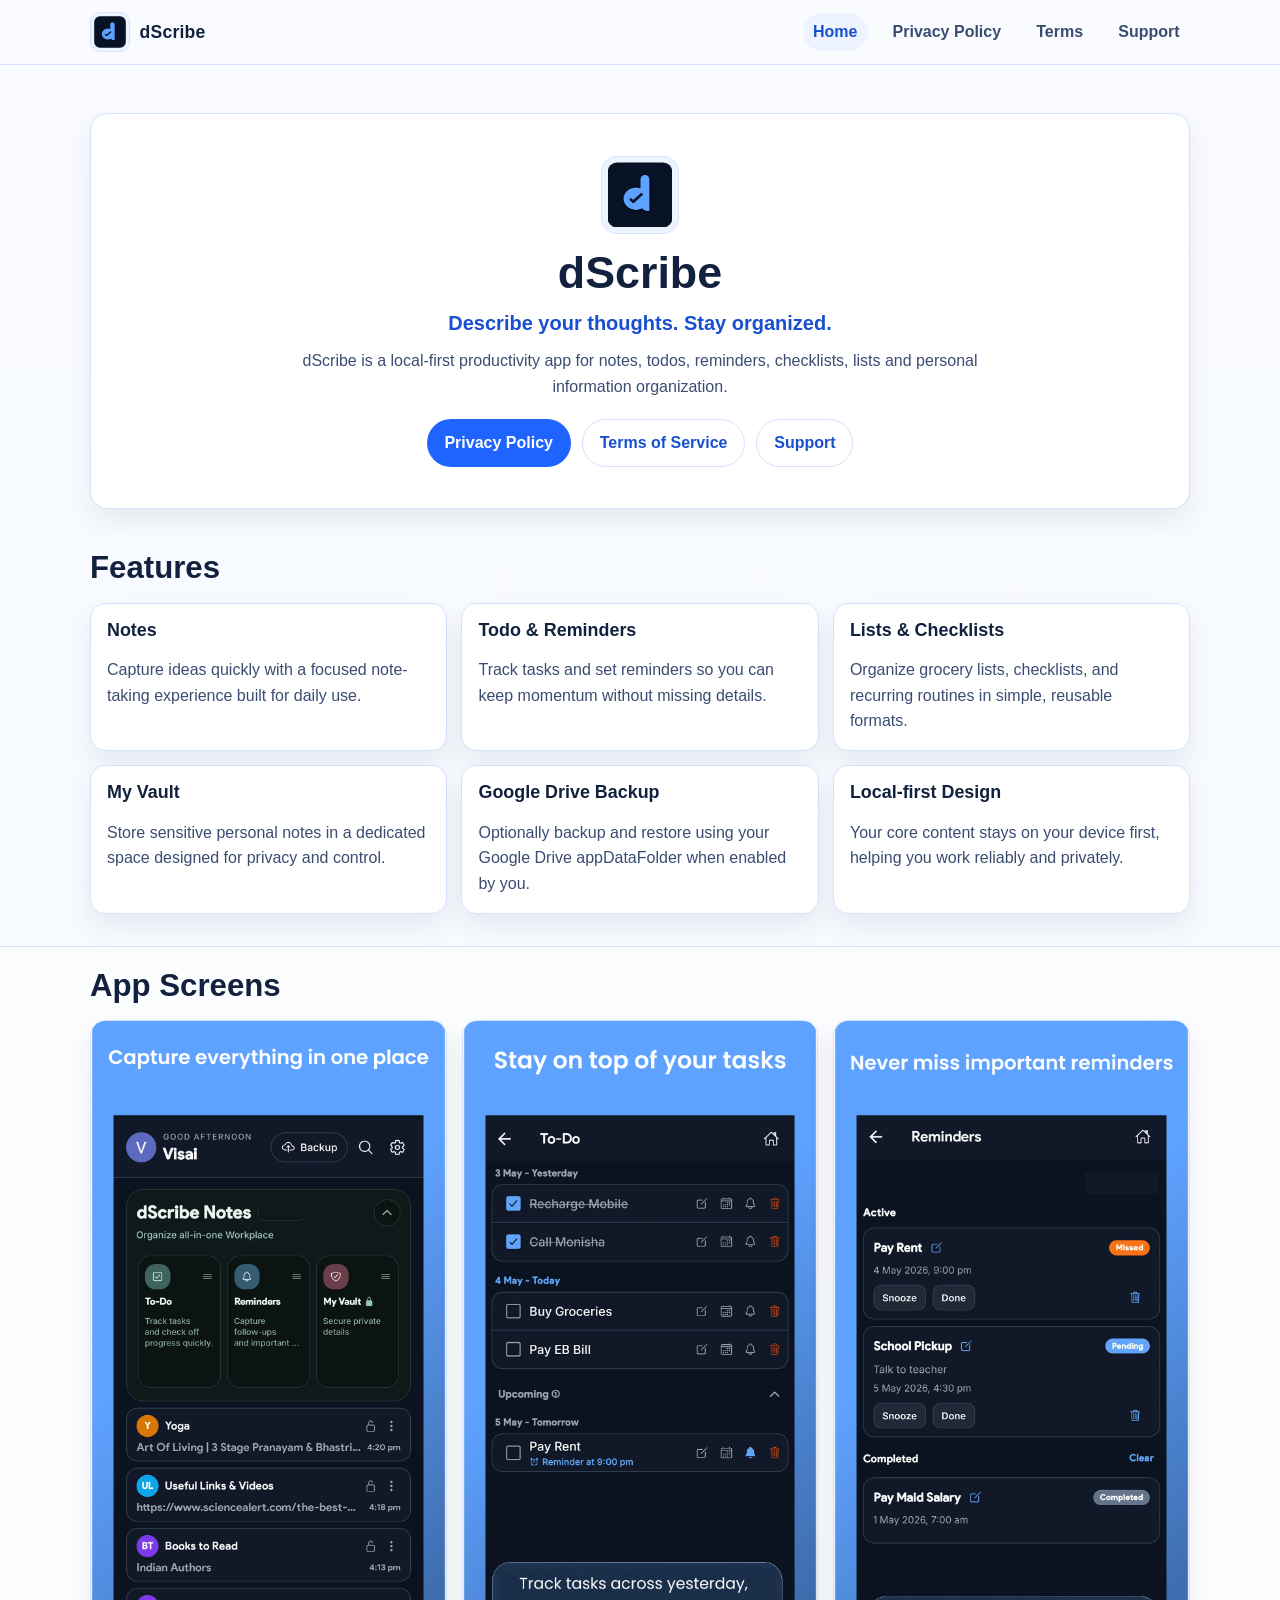
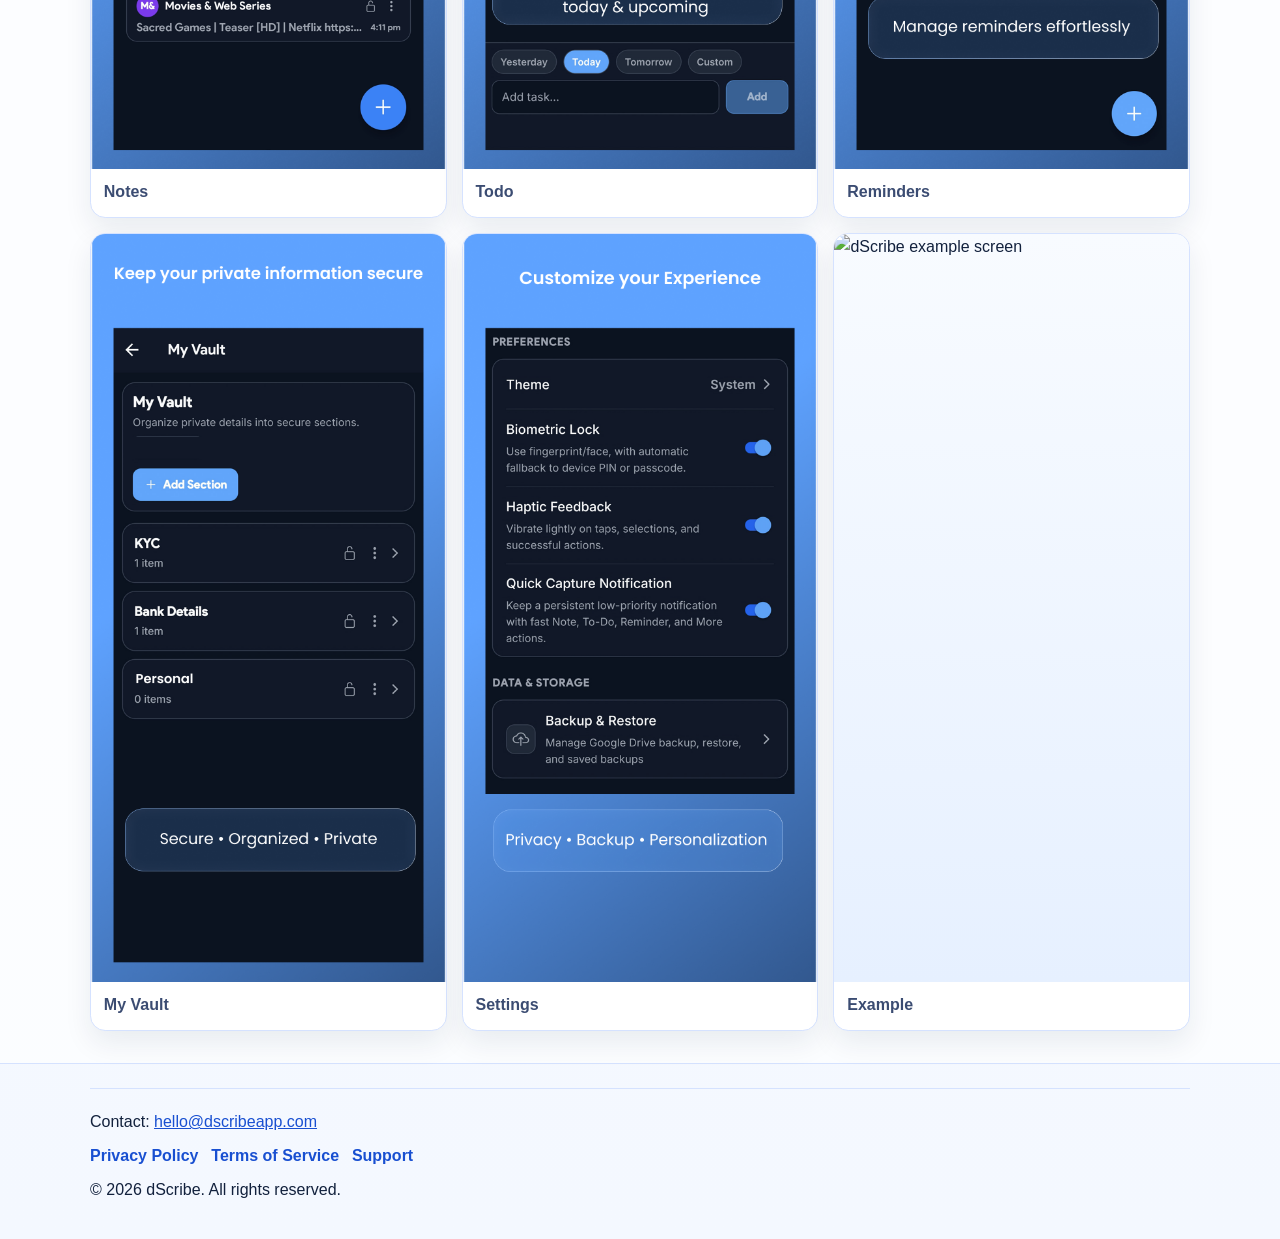
==== index.html @ 4a09b58f "Initial dScribe website" ====
<!DOCTYPE html>
<html lang="en">
<head>
  <meta charset="UTF-8">
  <meta name="viewport" content="width=device-width, initial-scale=1">
  <title>dScribe | Describe your thoughts. Stay organized.</title>
  <meta name="description" content="dScribe is a local-first productivity app for notes, todos, reminders, checklists, lists, vault entries, and personal information organization.">
  <meta name="robots" content="index, follow">
  <meta name="theme-color" content="#1f64ff">
  <meta property="og:title" content="dScribe">
  <meta property="og:description" content="Describe your thoughts. Stay organized. Local-first notes, todo, reminders, and vault.">
  <meta property="og:type" content="website">
  <meta property="og:url" content="https://dscribeapp.com/">
  <meta property="og:image" content="https://dscribeapp.com/assets/logo.png">
  <link rel="icon" href="assets/favicon.ico" type="image/x-icon">
  <link rel="stylesheet" href="styles.css">
</head>
<body>
  <a class="skip-link" href="#main-content">Skip to content</a>
  <header class="site-header">
    <div class="container header-wrap">
      <a class="brand" href="index.html" aria-label="dScribe homepage">
        <!-- Replace with your final app logo at assets/logo.png -->
        <img src="assets/logo.png" alt="dScribe logo" class="brand-logo">
        <span class="brand-name">dScribe</span>
      </a>
      <nav aria-label="Primary navigation">
        <ul class="nav-list">
          <li><a href="index.html" aria-current="page">Home</a></li>
          <li><a href="privacy-policy.html">Privacy Policy</a></li>
          <li><a href="terms-of-service.html">Terms</a></li>
          <li><a href="support.html">Support</a></li>
        </ul>
      </nav>
    </div>
  </header>

  <main id="main-content">
    <section class="hero">
      <div class="container hero-card">
        <img src="assets/logo.png" alt="dScribe app logo" class="hero-logo">
        <h1>dScribe</h1>
        <p class="tagline">Describe your thoughts. Stay organized.</p>
        <p class="hero-text">
          dScribe is a local-first productivity app for notes, todos, reminders, checklists, lists and personal information organization.
        </p>
        <div class="button-row">
          <a class="btn btn-primary" href="privacy-policy.html">Privacy Policy</a>
          <a class="btn btn-secondary" href="terms-of-service.html">Terms of Service</a>
          <a class="btn btn-secondary" href="support.html">Support</a>
        </div>
      </div>
    </section>

    <section class="section">
      <div class="container">
        <h2>Features</h2>
        <div class="card-grid">
          <article class="card">
            <h3>Notes</h3>
            <p>Capture ideas quickly with a focused note-taking experience built for daily use.</p>
          </article>
          <article class="card">
            <h3>Todo &amp; Reminders</h3>
            <p>Track tasks and set reminders so you can keep momentum without missing details.</p>
          </article>
          <article class="card">
            <h3>Lists &amp; Checklists</h3>
            <p>Organize grocery lists, checklists, and recurring routines in simple, reusable formats.</p>
          </article>
          <article class="card">
            <h3>My Vault</h3>
            <p>Store sensitive personal notes in a dedicated space designed for privacy and control.</p>
          </article>
          <article class="card">
            <h3>Google Drive Backup</h3>
            <p>Optionally backup and restore using your Google Drive appDataFolder when enabled by you.</p>
          </article>
          <article class="card">
            <h3>Local-first Design</h3>
            <p>Your core content stays on your device first, helping you work reliably and privately.</p>
          </article>
        </div>
      </div>
    </section>

    <section class="section section-alt">
      <div class="container">
        <h2>App Screens</h2>
        <div class="screenshot-grid">
          <figure class="screenshot-card">
            <!-- Replace with final screenshot at assets/screenshots/notes.png -->
            <img src="assets/screenshots/notes.png" alt="dScribe notes screen">
            <figcaption>Notes</figcaption>
          </figure>
          <figure class="screenshot-card">
            <!-- Replace with final screenshot at assets/screenshots/todo.png -->
            <img src="assets/screenshots/todo.png" alt="dScribe todo screen">
            <figcaption>Todo</figcaption>
          </figure>
          <figure class="screenshot-card">
            <!-- Replace with final screenshot at assets/screenshots/reminders.png -->
            <img src="assets/screenshots/reminders.png" alt="dScribe reminders screen">
            <figcaption>Reminders</figcaption>
          </figure>
          <figure class="screenshot-card">
            <!-- Replace with final screenshot at assets/screenshots/vault.png -->
            <img src="assets/screenshots/vault.png" alt="dScribe vault screen">
            <figcaption>My Vault</figcaption>
          </figure>
          <figure class="screenshot-card">
            <!-- Replace with final screenshot at assets/screenshots/settings.png -->
            <img src="assets/screenshots/settings.png" alt="dScribe settings screen">
            <figcaption>Settings</figcaption>
          </figure>
          <figure class="screenshot-card">
            <!-- Replace with final screenshot at assets/screenshots/example.png -->
            <img src="assets/screenshots/example.png" alt="dScribe example screen">
            <figcaption>Example</figcaption>
          </figure>
        </div>
      </div>
    </section>
  </main>

  <footer class="site-footer">
    <div class="container footer-wrap">
      <p>Contact: <a href="mailto:hello@dscribeapp.com">hello@dscribeapp.com</a></p>
      <ul class="footer-links">
        <li><a href="privacy-policy.html">Privacy Policy</a></li>
        <li><a href="terms-of-service.html">Terms of Service</a></li>
        <li><a href="support.html">Support</a></li>
      </ul>
      <p>&copy; 2026 dScribe. All rights reserved.</p>
    </div>
  </footer>
</body>
</html>
---- styles.css ----
:root {
  --bg: #f4f8ff;
  --surface: #ffffff;
  --surface-soft: #eef4ff;
  --text: #12213d;
  --text-soft: #3b4c72;
  --accent: #1f64ff;
  --accent-dark: #184fd1;
  --border: #d5e2ff;
  --shadow: 0 12px 28px rgba(18, 33, 61, 0.08);
}

*,
*::before,
*::after {
  box-sizing: border-box;
}

html,
body {
  margin: 0;
  padding: 0;
}

body {
  font-family: "Segoe UI", "Avenir Next", "Trebuchet MS", sans-serif;
  color: var(--text);
  background:
    radial-gradient(1000px 420px at 95% -8%, #d8e6ff 0%, transparent 55%),
    linear-gradient(180deg, #f9fbff 0%, var(--bg) 100%);
  line-height: 1.6;
}

img {
  max-width: 100%;
  display: block;
}

a {
  color: var(--accent-dark);
}

a:hover,
a:focus-visible {
  color: var(--accent);
}

.skip-link {
  position: absolute;
  left: -9999px;
  top: auto;
  width: 1px;
  height: 1px;
  overflow: hidden;
}

.skip-link:focus {
  left: 1rem;
  top: 1rem;
  width: auto;
  height: auto;
  padding: 0.5rem 0.75rem;
  background: #fff;
  border: 1px solid var(--border);
  border-radius: 0.5rem;
  z-index: 9999;
}

.container {
  width: min(1100px, calc(100% - 2rem));
  margin: 0 auto;
}

.site-header {
  position: sticky;
  top: 0;
  backdrop-filter: blur(8px);
  background: rgba(249, 251, 255, 0.92);
  border-bottom: 1px solid var(--border);
  z-index: 100;
}

.header-wrap {
  display: flex;
  align-items: center;
  justify-content: space-between;
  gap: 1rem;
  padding: 0.75rem 0;
  flex-wrap: wrap;
}

.brand {
  display: inline-flex;
  align-items: center;
  gap: 0.6rem;
  text-decoration: none;
  color: var(--text);
}

.brand-logo {
  width: 40px;
  height: 40px;
  border-radius: 10px;
  border: 1px solid var(--border);
  background: var(--surface-soft);
  object-fit: contain;
  padding: 0.2rem;
}

.brand-name {
  font-size: 1.1rem;
  font-weight: 700;
  letter-spacing: 0.2px;
}

.nav-list {
  display: flex;
  align-items: center;
  gap: 0.9rem;
  margin: 0;
  padding: 0;
  list-style: none;
  flex-wrap: wrap;
}

.nav-list a {
  display: inline-block;
  text-decoration: none;
  color: var(--text-soft);
  font-weight: 600;
  padding: 0.4rem 0.65rem;
  border-radius: 999px;
}

.nav-list a[aria-current="page"] {
  background: var(--surface-soft);
  color: var(--accent-dark);
}

.hero {
  padding: 2.25rem 0 1.25rem;
}

.hero-card {
  background: var(--surface);
  border: 1px solid var(--border);
  border-radius: 1.1rem;
  padding: 2rem 1.2rem;
  box-shadow: var(--shadow);
  text-align: center;
}

.hero-logo {
  width: 78px;
  height: 78px;
  margin: 0 auto 0.8rem;
  border-radius: 16px;
  border: 1px solid var(--border);
  background: var(--surface-soft);
  object-fit: contain;
  padding: 0.35rem;
}

h1,
h2,
h3 {
  line-height: 1.2;
  margin-top: 0;
}

h1 {
  font-size: clamp(2rem, 5vw, 2.8rem);
  margin-bottom: 0.4rem;
}

h2 {
  font-size: clamp(1.45rem, 4vw, 1.95rem);
  margin-bottom: 1rem;
}

h3 {
  font-size: 1.12rem;
  margin-bottom: 0.5rem;
}

.tagline {
  font-size: clamp(1.05rem, 2.8vw, 1.25rem);
  color: var(--accent-dark);
  margin: 0.2rem 0 0.6rem;
  font-weight: 600;
}

.hero-text {
  max-width: 680px;
  margin: 0 auto;
  color: var(--text-soft);
}

.button-row {
  margin-top: 1.2rem;
  display: flex;
  justify-content: center;
  gap: 0.7rem;
  flex-wrap: wrap;
}

.btn {
  border-radius: 999px;
  padding: 0.64rem 1.05rem;
  font-weight: 700;
  text-decoration: none;
  border: 1px solid transparent;
}

.btn-primary {
  color: #ffffff;
  background: var(--accent);
}

.btn-primary:hover,
.btn-primary:focus-visible {
  background: var(--accent-dark);
  color: #ffffff;
}

.btn-secondary {
  background: #ffffff;
  color: var(--accent-dark);
  border-color: var(--border);
}

.btn-secondary:hover,
.btn-secondary:focus-visible {
  background: var(--surface-soft);
}

.section {
  padding: 1.25rem 0 2rem;
}

.section-alt {
  background: rgba(255, 255, 255, 0.7);
  border-top: 1px solid var(--border);
  border-bottom: 1px solid var(--border);
}

.card-grid {
  display: grid;
  gap: 0.9rem;
  grid-template-columns: 1fr;
}

.card {
  background: var(--surface);
  border: 1px solid var(--border);
  border-radius: 0.95rem;
  padding: 1rem;
  box-shadow: var(--shadow);
}

.card p {
  margin-bottom: 0;
  color: var(--text-soft);
}

.screenshot-grid {
  display: grid;
  gap: 0.95rem;
  grid-template-columns: repeat(2, minmax(0, 1fr));
}

.screenshot-card {
  margin: 0;
  background: var(--surface);
  border: 1px solid var(--border);
  border-radius: 0.95rem;
  overflow: hidden;
  box-shadow: var(--shadow);
}

.screenshot-card img {
  width: 100%;
  aspect-ratio: 9 / 19;
  object-fit: cover;
  background: linear-gradient(180deg, #f8fbff 0%, #e6f0ff 100%);
}

.screenshot-card figcaption {
  padding: 0.6rem 0.8rem 0.75rem;
  font-weight: 600;
  color: var(--text-soft);
}

.legal-content {
  background: var(--surface);
  border: 1px solid var(--border);
  border-radius: 1.05rem;
  box-shadow: var(--shadow);
  padding: 1.4rem 1.05rem;
}

.legal-content p,
.legal-content li {
  color: var(--text-soft);
}

.legal-content ul {
  padding-left: 1.1rem;
}

.site-footer {
  padding: 1.5rem 0 2rem;
}

.footer-wrap {
  border-top: 1px solid var(--border);
  padding-top: 1rem;
}

.footer-wrap p {
  margin: 0.3rem 0;
}

.footer-links {
  list-style: none;
  margin: 0.5rem 0;
  padding: 0;
  display: flex;
  gap: 0.8rem;
  flex-wrap: wrap;
}

.footer-links a {
  text-decoration: none;
  font-weight: 600;
}

@media (min-width: 740px) {
  .hero {
    padding-top: 3rem;
  }

  .hero-card {
    padding: 2.6rem 2rem;
  }

  .card-grid {
    grid-template-columns: repeat(2, minmax(0, 1fr));
  }

  .screenshot-grid {
    grid-template-columns: repeat(3, minmax(0, 1fr));
  }

  .legal-content {
    padding: 1.8rem;
  }
}

@media (min-width: 1024px) {
  .card-grid {
    grid-template-columns: repeat(3, minmax(0, 1fr));
  }
}
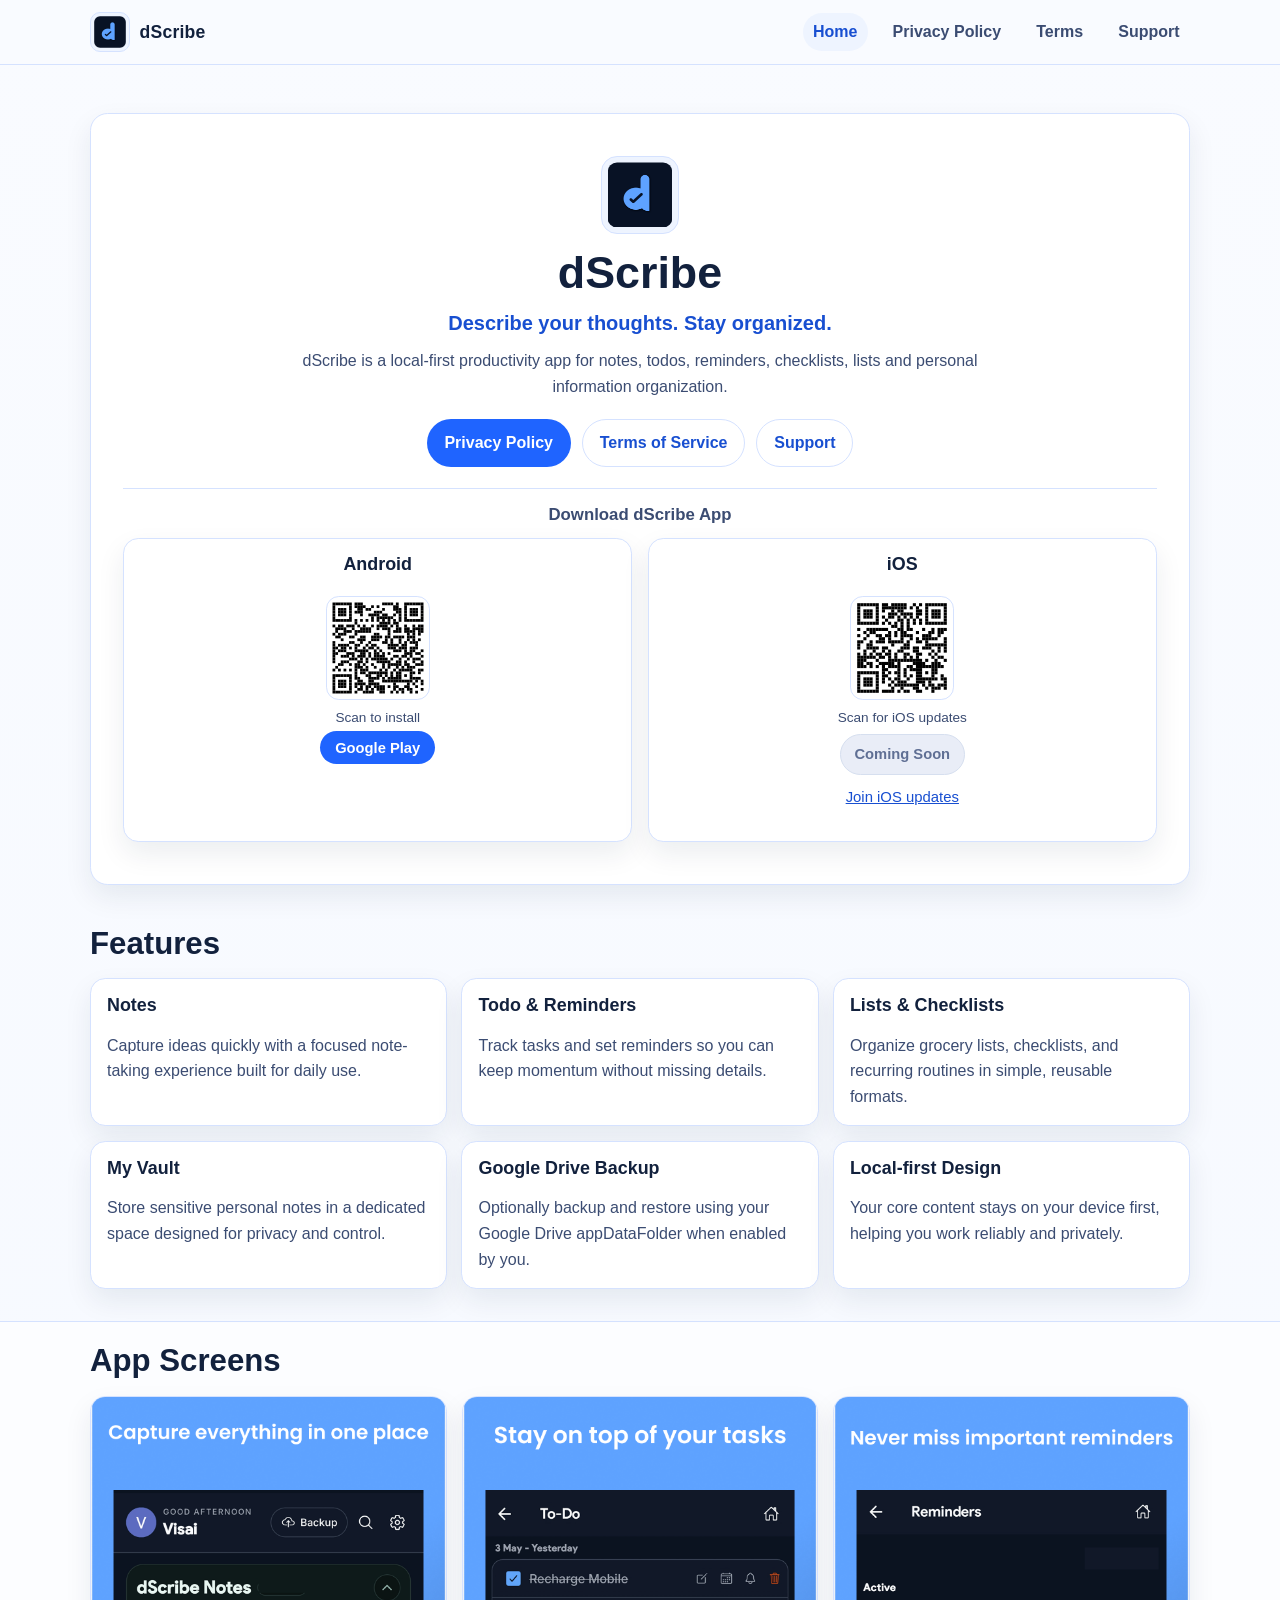
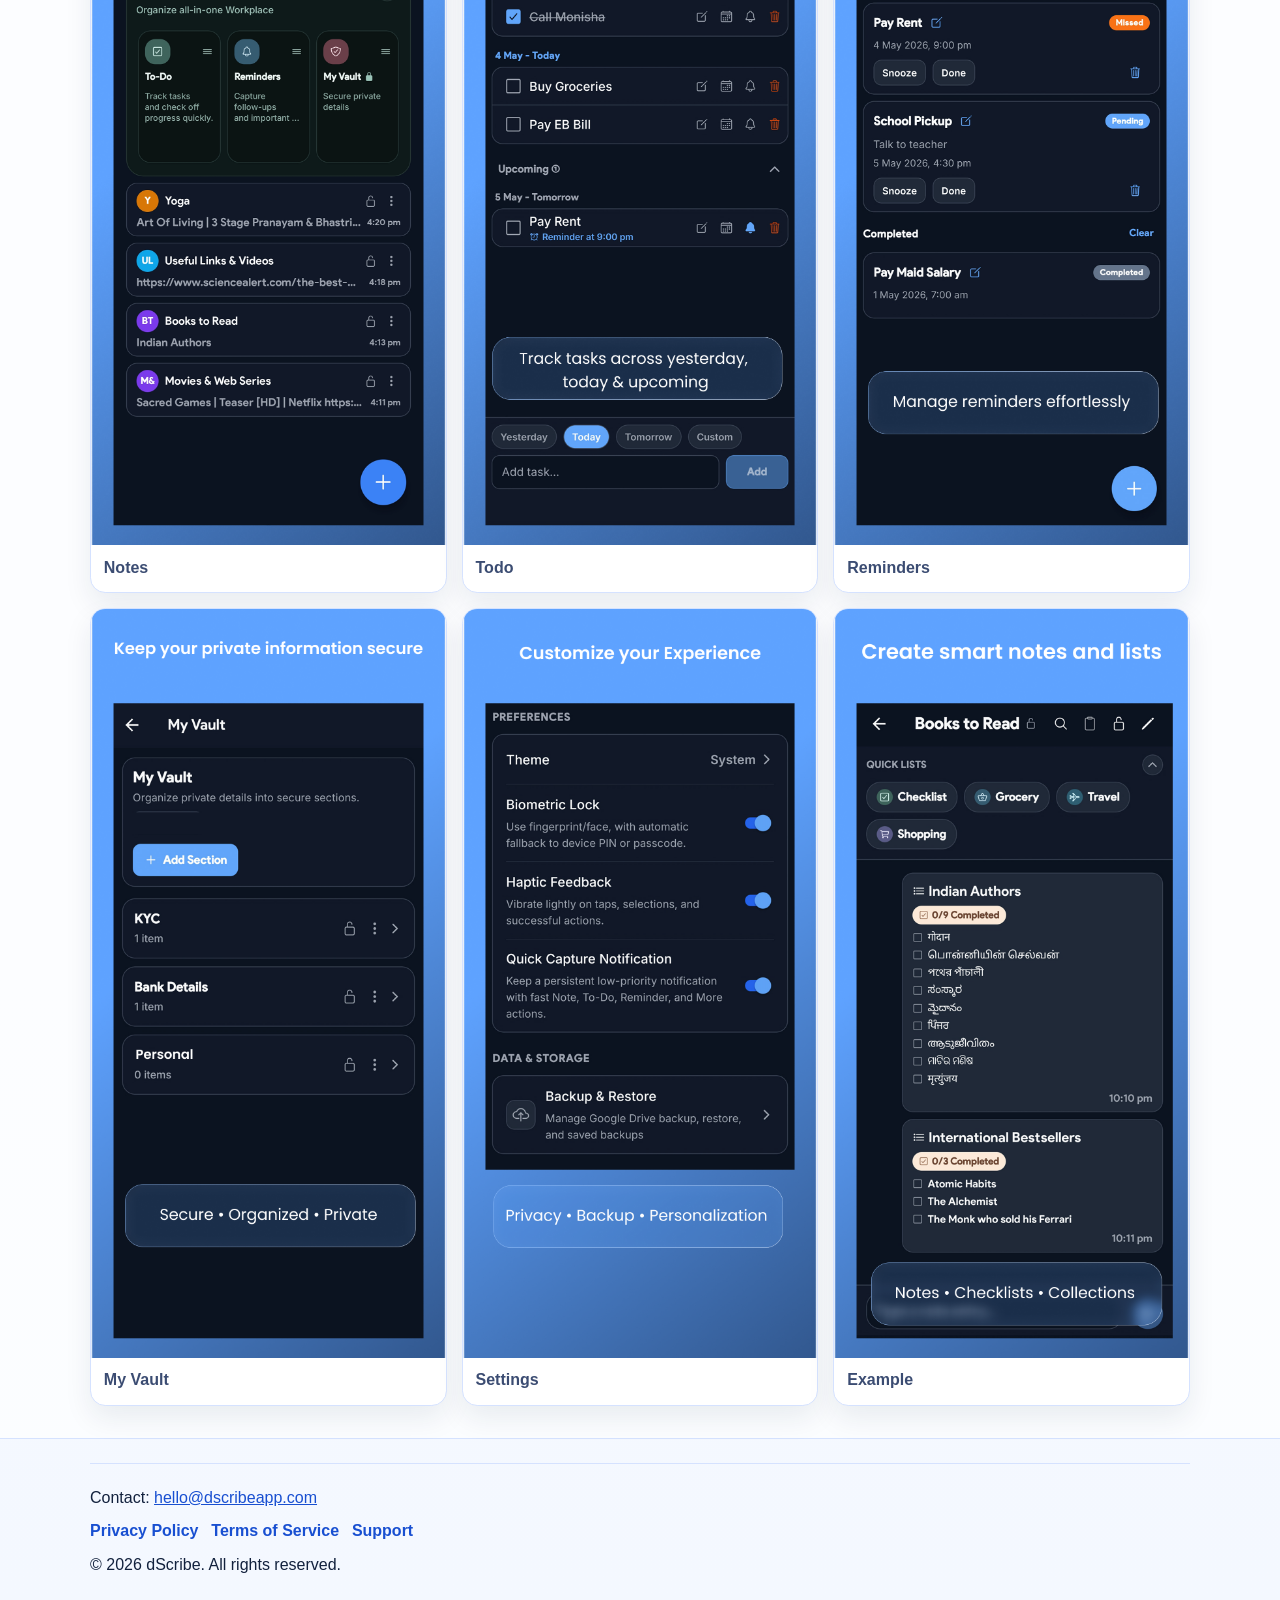
==== commit 72448276: "Update landing page install UX, theming, and QR assets" ====
--- a/index.html
+++ b/index.html
@@ -48,6 +48,32 @@
           <a class="btn btn-primary" href="privacy-policy.html">Privacy Policy</a>
           <a class="btn btn-secondary" href="terms-of-service.html">Terms of Service</a>
           <a class="btn btn-secondary" href="support.html">Support</a>
+        </div>
+        <div class="hero-store-wrap" aria-label="App download options">
+          <h2 class="hero-store-title">Download dScribe App</h2>
+          <div class="store-grid hero-store-grid">
+            <article class="store-card">
+              <h3>Android</h3>
+              <figure class="qr-figure">
+                <img src="assets/qr/android-playstore-qr.svg" alt="QR code for downloading dScribe on Google Play" class="qr-code">
+                <figcaption>Scan to install</figcaption>
+              </figure>
+              <p>
+                <a class="btn btn-primary btn-small" href="https://play.google.com/store/apps/details?id=com.dscribe.app" target="_blank" rel="noopener noreferrer">
+                  Google Play
+                </a>
+              </p>
+            </article>
+            <article class="store-card">
+              <h3>iOS</h3>
+              <figure class="qr-figure">
+                <img src="assets/qr/ios-appstore-qr.svg" alt="QR code for dScribe iOS updates and support page" class="qr-code">
+                <figcaption>Scan for iOS updates</figcaption>
+              </figure>
+              <p><span class="btn btn-disabled btn-small" aria-disabled="true">Coming Soon</span></p>
+              <p class="store-note"><a href="mailto:hello@dscribeapp.com?subject=iOS%20Access%20Request">Join iOS updates</a></p>
+            </article>
+          </div>
         </div>
       </div>
     </section>
--- a/styles.css
+++ b/styles.css
@@ -1,13 +1,20 @@
 :root {
-  --bg: #f4f8ff;
-  --surface: #ffffff;
-  --surface-soft: #eef4ff;
-  --text: #12213d;
-  --text-soft: #3b4c72;
-  --accent: #1f64ff;
-  --accent-dark: #184fd1;
-  --border: #d5e2ff;
-  --shadow: 0 12px 28px rgba(18, 33, 61, 0.08);
+  color-scheme: dark;
+  --bg: #091224;
+  --surface: #111d34;
+  --surface-soft: #152541;
+  --text: #e8efff;
+  --text-soft: #b2c0df;
+  --accent: #4f8dff;
+  --accent-dark: #86b2ff;
+  --border: #24385f;
+  --shadow: 0 14px 30px rgba(0, 0, 0, 0.35);
+  --header-bg: rgba(9, 18, 36, 0.9);
+  --section-alt-bg: rgba(17, 29, 52, 0.6);
+  --qr-bg: #0d1930;
+  --disabled-bg: #263958;
+  --disabled-text: #9aaed4;
+  --disabled-border: #314972;
 }
 
 *,
@@ -26,8 +33,8 @@
   font-family: "Segoe UI", "Avenir Next", "Trebuchet MS", sans-serif;
   color: var(--text);
   background:
-    radial-gradient(1000px 420px at 95% -8%, #d8e6ff 0%, transparent 55%),
-    linear-gradient(180deg, #f9fbff 0%, var(--bg) 100%);
+    radial-gradient(1000px 420px at 95% -8%, #14356d 0%, transparent 55%),
+    linear-gradient(180deg, #0b1630 0%, var(--bg) 100%);
   line-height: 1.6;
 }
 
@@ -60,7 +67,8 @@
   width: auto;
   height: auto;
   padding: 0.5rem 0.75rem;
-  background: #fff;
+  background: var(--surface);
+  color: var(--text);
   border: 1px solid var(--border);
   border-radius: 0.5rem;
   z-index: 9999;
@@ -75,7 +83,7 @@
   position: sticky;
   top: 0;
   backdrop-filter: blur(8px);
-  background: rgba(249, 251, 255, 0.92);
+  background: var(--header-bg);
   border-bottom: 1px solid var(--border);
   z-index: 100;
 }
@@ -224,7 +232,7 @@
 }
 
 .btn-secondary {
-  background: #ffffff;
+  background: var(--surface);
   color: var(--accent-dark);
   border-color: var(--border);
 }
@@ -234,12 +242,17 @@
   background: var(--surface-soft);
 }
 
+.btn-small {
+  padding: 0.48rem 0.86rem;
+  font-size: 0.92rem;
+}
+
 .section {
   padding: 1.25rem 0 2rem;
 }
 
 .section-alt {
-  background: rgba(255, 255, 255, 0.7);
+  background: var(--section-alt-bg);
   border-top: 1px solid var(--border);
   border-bottom: 1px solid var(--border);
 }
@@ -261,6 +274,79 @@
 .card p {
   margin-bottom: 0;
   color: var(--text-soft);
+}
+
+.store-grid {
+  display: grid;
+  gap: 0.95rem;
+  grid-template-columns: 1fr;
+}
+
+.hero-store-wrap {
+  margin-top: 1.35rem;
+  border-top: 1px solid var(--border);
+  padding-top: 1rem;
+}
+
+.hero-store-title {
+  font-size: 1.05rem;
+  margin-bottom: 0.8rem;
+  color: var(--text-soft);
+}
+
+.hero-store-grid .store-card {
+  display: flex;
+  flex-direction: column;
+  justify-content: flex-start;
+  align-items: center;
+  text-align: center;
+  padding: 0.9rem;
+  min-height: 304px;
+}
+
+.store-card {
+  background: var(--surface);
+  border: 1px solid var(--border);
+  border-radius: 0.95rem;
+  padding: 1rem;
+  box-shadow: var(--shadow);
+}
+
+.store-card p {
+  margin: 0.35rem 0;
+  color: var(--text-soft);
+}
+
+.btn-disabled {
+  display: inline-block;
+  background: var(--disabled-bg);
+  color: var(--disabled-text);
+  border-color: var(--disabled-border);
+  cursor: not-allowed;
+}
+
+.qr-figure {
+  margin: 0.8rem 0 0;
+}
+
+.qr-code {
+  width: 104px;
+  height: 104px;
+  border: 1px solid var(--border);
+  border-radius: 0.8rem;
+  background: transparent;
+  filter: brightness(0) invert(1);
+  margin: 0 auto;
+}
+
+.qr-figure figcaption {
+  margin-top: 0.45rem;
+  font-size: 0.85rem;
+  color: var(--text-soft);
+}
+
+.store-note {
+  font-size: 0.93rem;
 }
 
 .screenshot-grid {
@@ -335,6 +421,37 @@
   font-weight: 600;
 }
 
+@media (prefers-color-scheme: light) {
+  :root {
+    color-scheme: light;
+    --bg: #f4f8ff;
+    --surface: #ffffff;
+    --surface-soft: #eef4ff;
+    --text: #12213d;
+    --text-soft: #3b4c72;
+    --accent: #1f64ff;
+    --accent-dark: #184fd1;
+    --border: #d5e2ff;
+    --shadow: 0 12px 28px rgba(18, 33, 61, 0.08);
+    --header-bg: rgba(249, 251, 255, 0.92);
+    --section-alt-bg: rgba(255, 255, 255, 0.7);
+    --qr-bg: #ffffff;
+    --disabled-bg: #e9edf7;
+    --disabled-text: #5f6f94;
+    --disabled-border: #d6dfef;
+  }
+
+  body {
+    background:
+      radial-gradient(1000px 420px at 95% -8%, #d8e6ff 0%, transparent 55%),
+      linear-gradient(180deg, #f9fbff 0%, var(--bg) 100%);
+  }
+
+  .qr-code {
+    filter: none;
+  }
+}
+
 @media (min-width: 740px) {
   .hero {
     padding-top: 3rem;
@@ -348,6 +465,10 @@
     grid-template-columns: repeat(2, minmax(0, 1fr));
   }
 
+  .store-grid {
+    grid-template-columns: repeat(2, minmax(0, 1fr));
+  }
+
   .screenshot-grid {
     grid-template-columns: repeat(3, minmax(0, 1fr));
   }
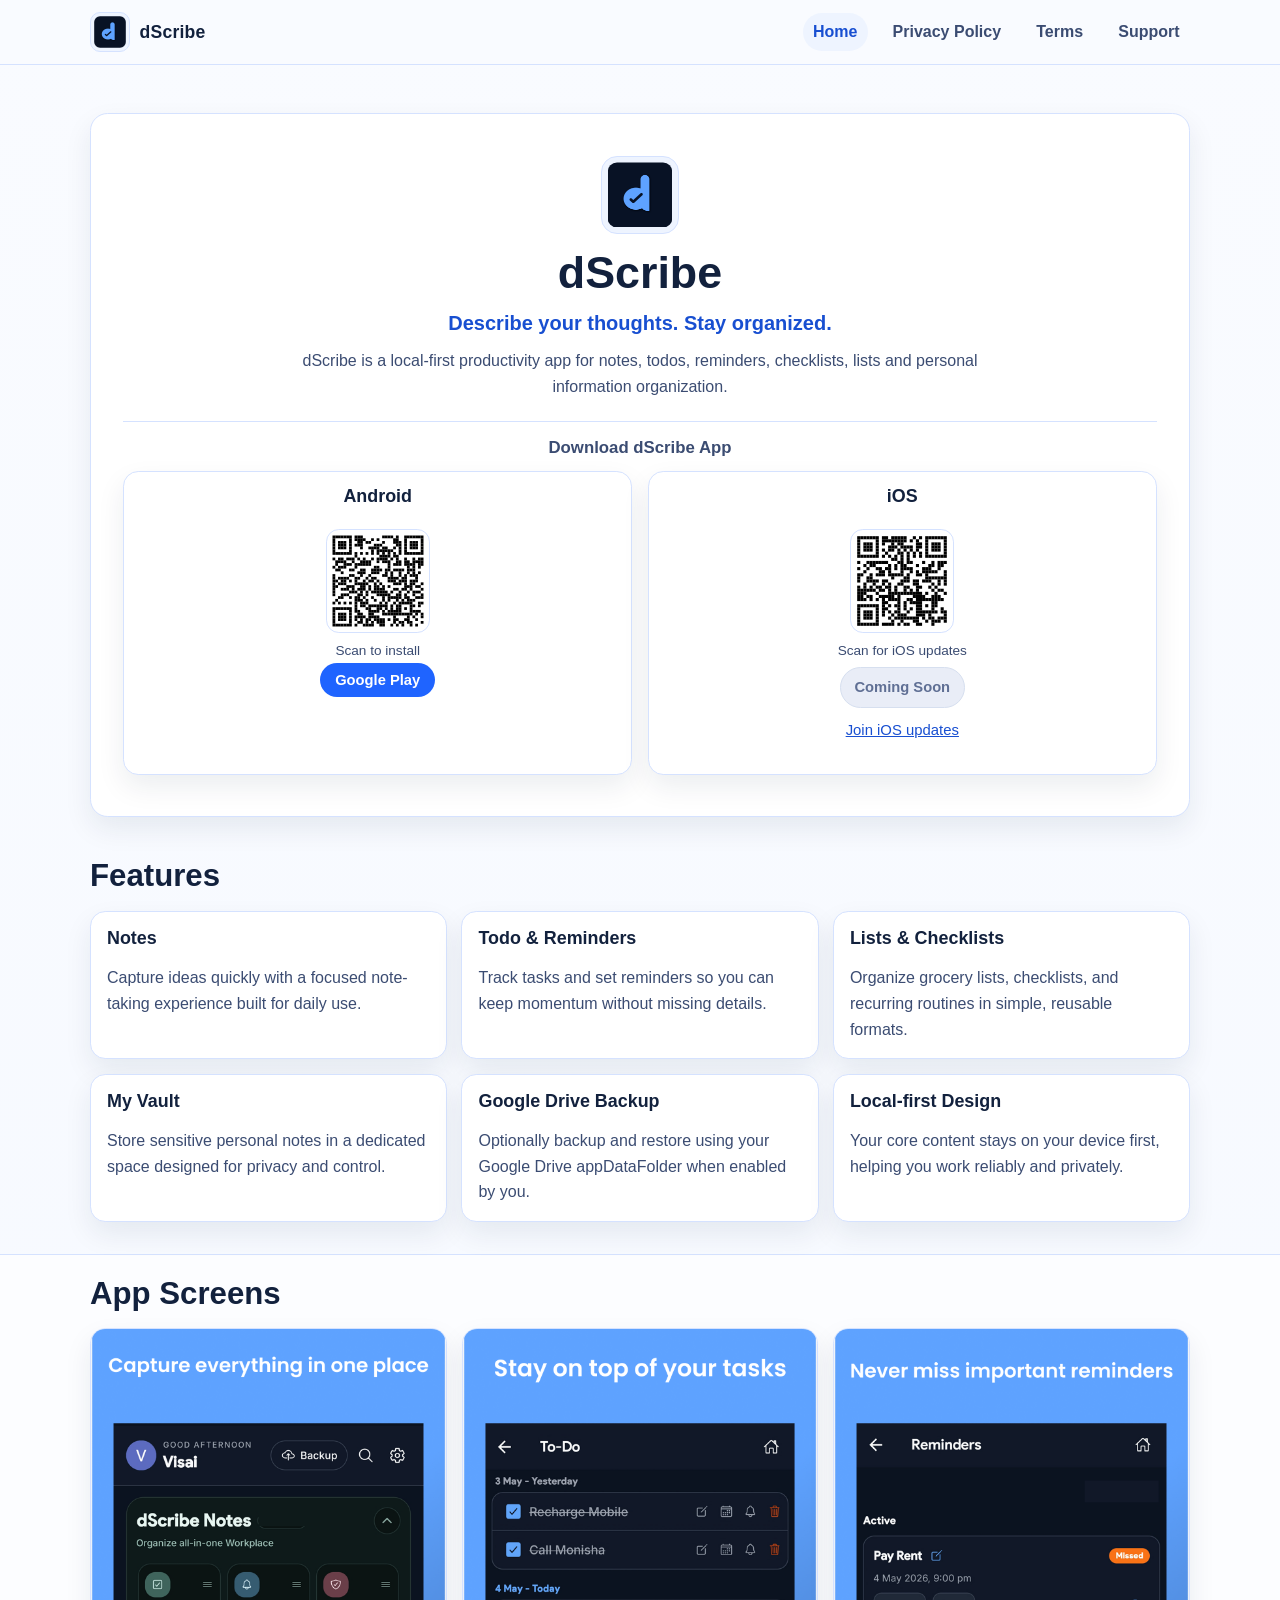
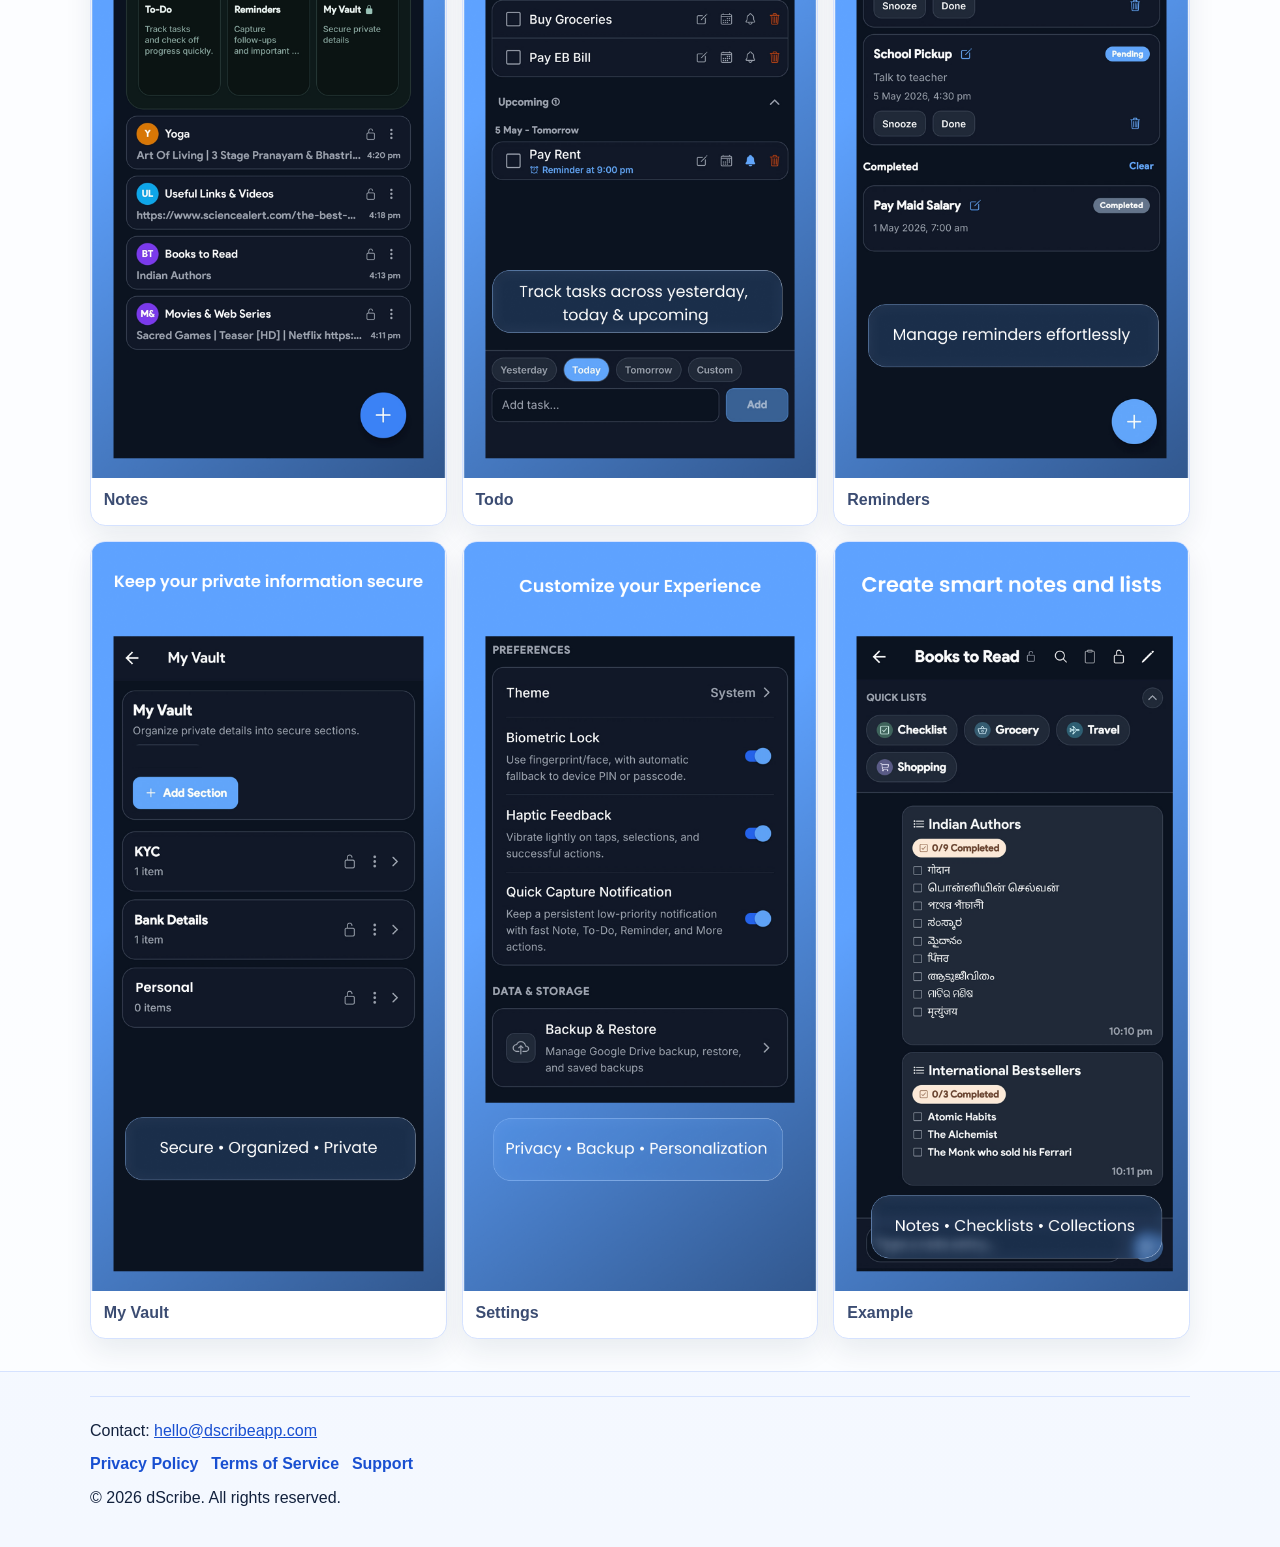
==== commit 240ebdc0: "Remove redundant policy links from hero section" ====
--- a/index.html
+++ b/index.html
@@ -44,11 +44,6 @@
         <p class="hero-text">
           dScribe is a local-first productivity app for notes, todos, reminders, checklists, lists and personal information organization.
         </p>
-        <div class="button-row">
-          <a class="btn btn-primary" href="privacy-policy.html">Privacy Policy</a>
-          <a class="btn btn-secondary" href="terms-of-service.html">Terms of Service</a>
-          <a class="btn btn-secondary" href="support.html">Support</a>
-        </div>
         <div class="hero-store-wrap" aria-label="App download options">
           <h2 class="hero-store-title">Download dScribe App</h2>
           <div class="store-grid hero-store-grid">
--- a/styles.css
+++ b/styles.css
@@ -352,7 +352,7 @@
 .screenshot-grid {
   display: grid;
   gap: 0.95rem;
-  grid-template-columns: repeat(2, minmax(0, 1fr));
+  grid-template-columns: 1fr;
 }
 
 .screenshot-card {
@@ -483,3 +483,45 @@
     grid-template-columns: repeat(3, minmax(0, 1fr));
   }
 }
+
+@media (max-width: 739px) {
+  .header-wrap {
+    align-items: flex-start;
+  }
+
+  .site-header nav {
+    width: 100%;
+  }
+
+  .nav-list {
+    width: 100%;
+    justify-content: flex-start;
+    gap: 0.5rem;
+  }
+
+  .nav-list a {
+    font-size: 0.95rem;
+    padding: 0.34rem 0.55rem;
+  }
+
+  .hero-card {
+    padding: 1.5rem 0.95rem;
+  }
+
+  .button-row .btn {
+    width: 100%;
+    max-width: 320px;
+    text-align: center;
+  }
+
+  .hero-store-grid .store-card {
+    min-height: 0;
+    padding: 0.85rem;
+  }
+}
+
+@media (min-width: 560px) and (max-width: 739px) {
+  .screenshot-grid {
+    grid-template-columns: repeat(2, minmax(0, 1fr));
+  }
+}
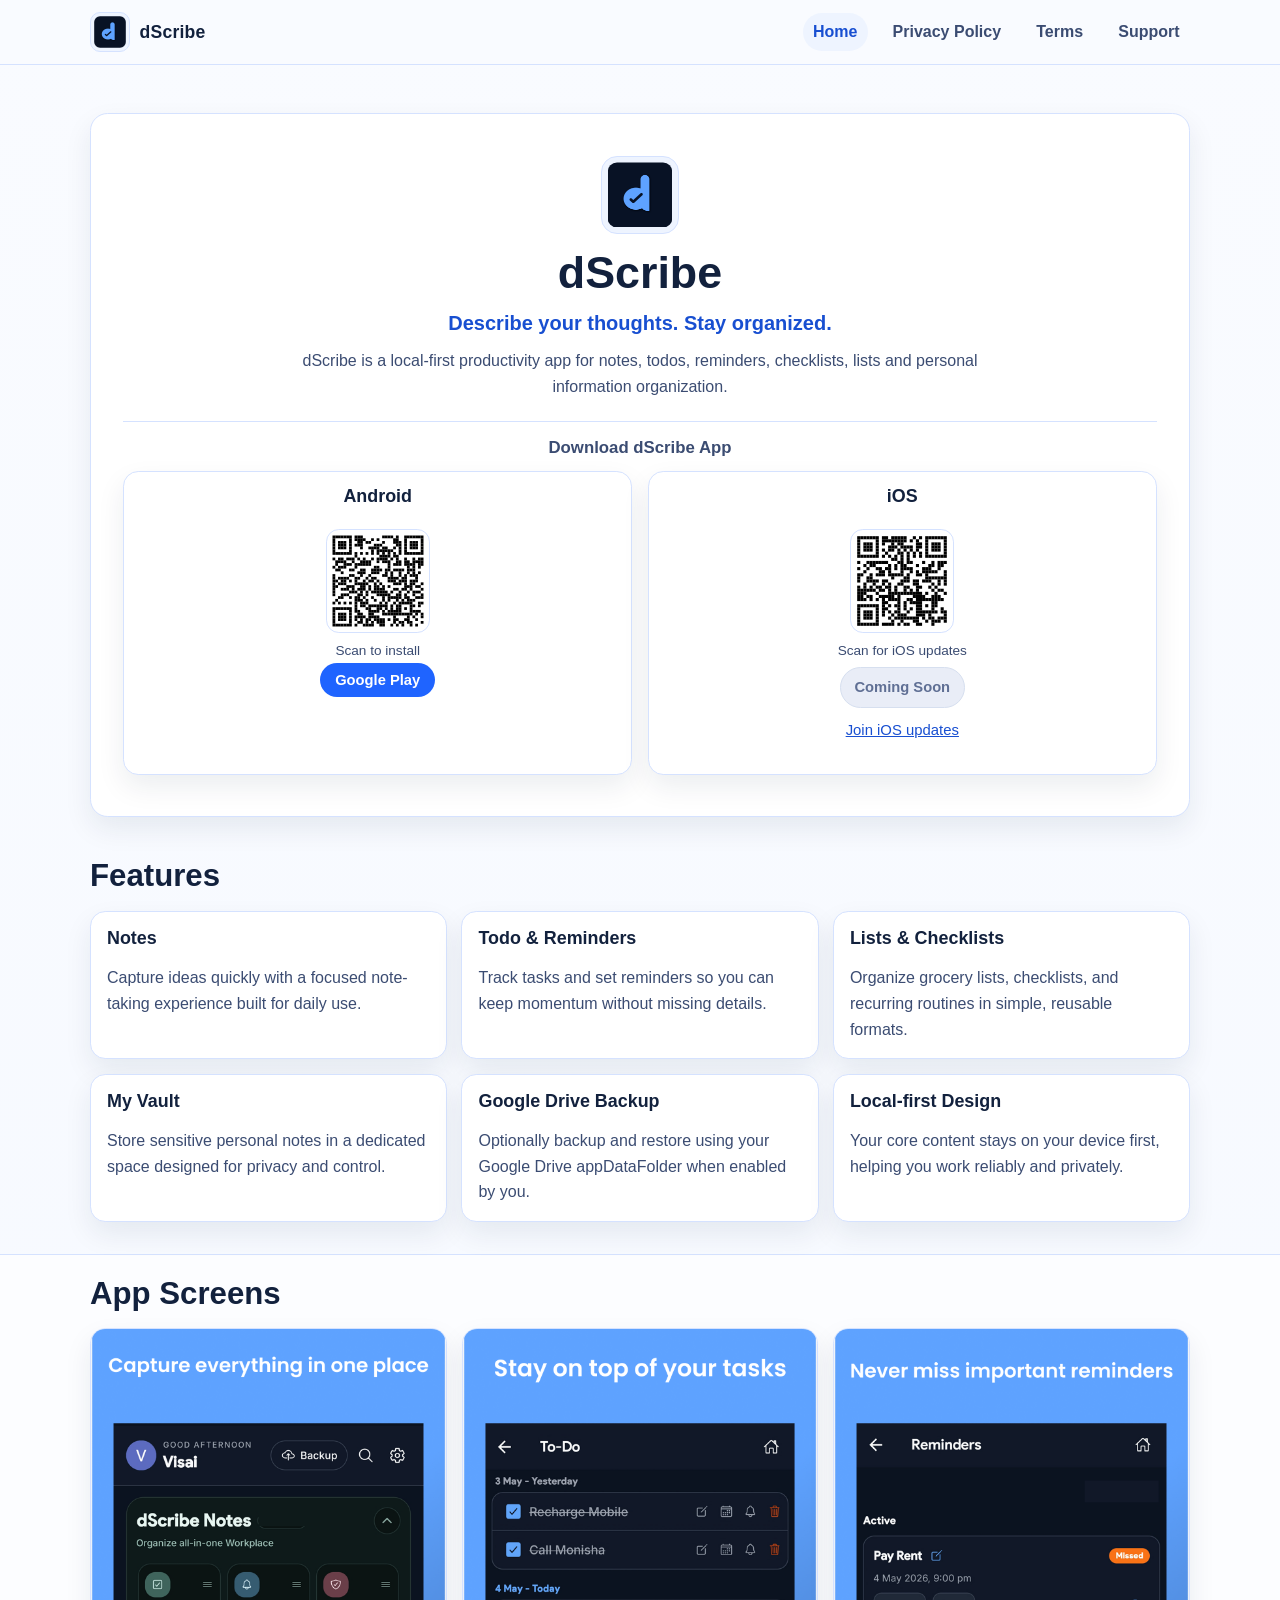
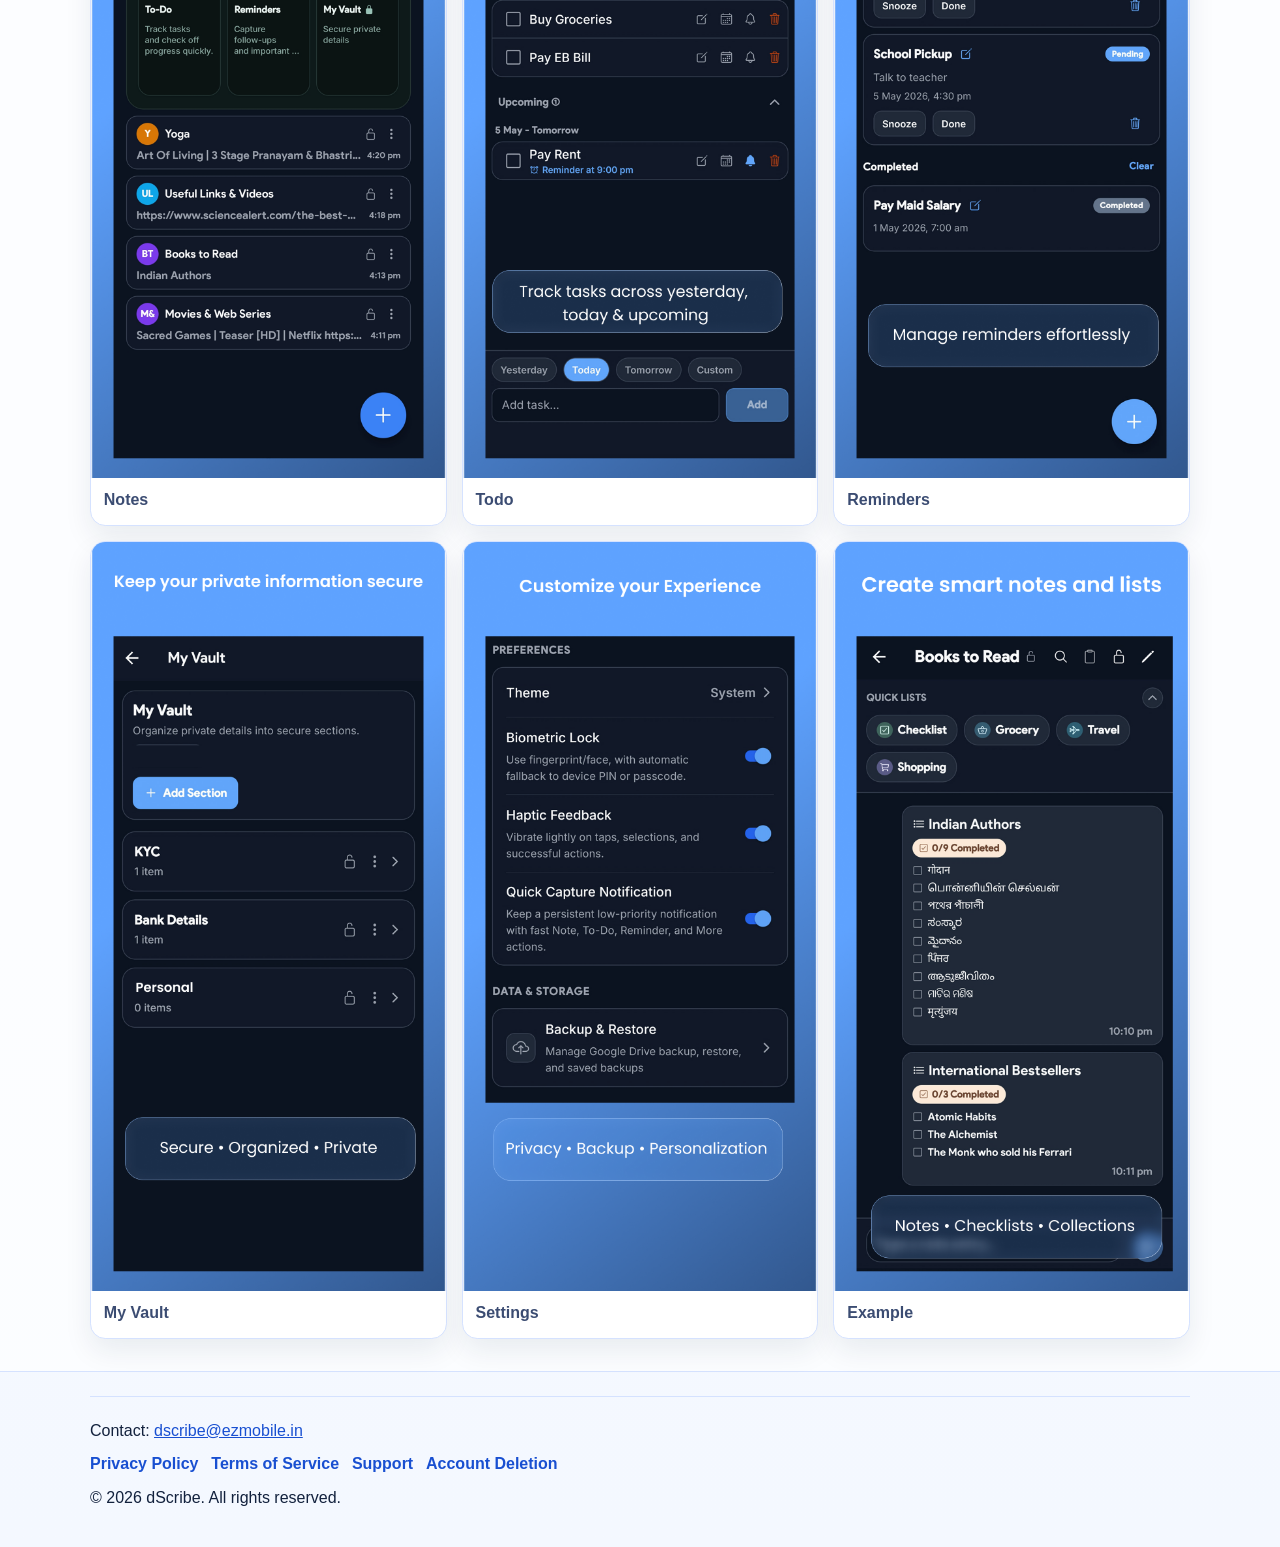
==== commit 6758503c: "Update legal pages and add account deletion page for Play readiness" ====
--- a/index.html
+++ b/index.html
@@ -66,7 +66,7 @@
                 <figcaption>Scan for iOS updates</figcaption>
               </figure>
               <p><span class="btn btn-disabled btn-small" aria-disabled="true">Coming Soon</span></p>
-              <p class="store-note"><a href="mailto:hello@dscribeapp.com?subject=iOS%20Access%20Request">Join iOS updates</a></p>
+              <p class="store-note"><a href="mailto:dscribe@ezmobile.in?subject=iOS%20Access%20Request">Join iOS updates</a></p>
             </article>
           </div>
         </div>
@@ -146,11 +146,12 @@
 
   <footer class="site-footer">
     <div class="container footer-wrap">
-      <p>Contact: <a href="mailto:hello@dscribeapp.com">hello@dscribeapp.com</a></p>
+      <p>Contact: <a href="mailto:dscribe@ezmobile.in">dscribe@ezmobile.in</a></p>
       <ul class="footer-links">
         <li><a href="privacy-policy.html">Privacy Policy</a></li>
         <li><a href="terms-of-service.html">Terms of Service</a></li>
         <li><a href="support.html">Support</a></li>
+        <li><a href="account-deletion.html">Account Deletion</a></li>
       </ul>
       <p>&copy; 2026 dScribe. All rights reserved.</p>
     </div>
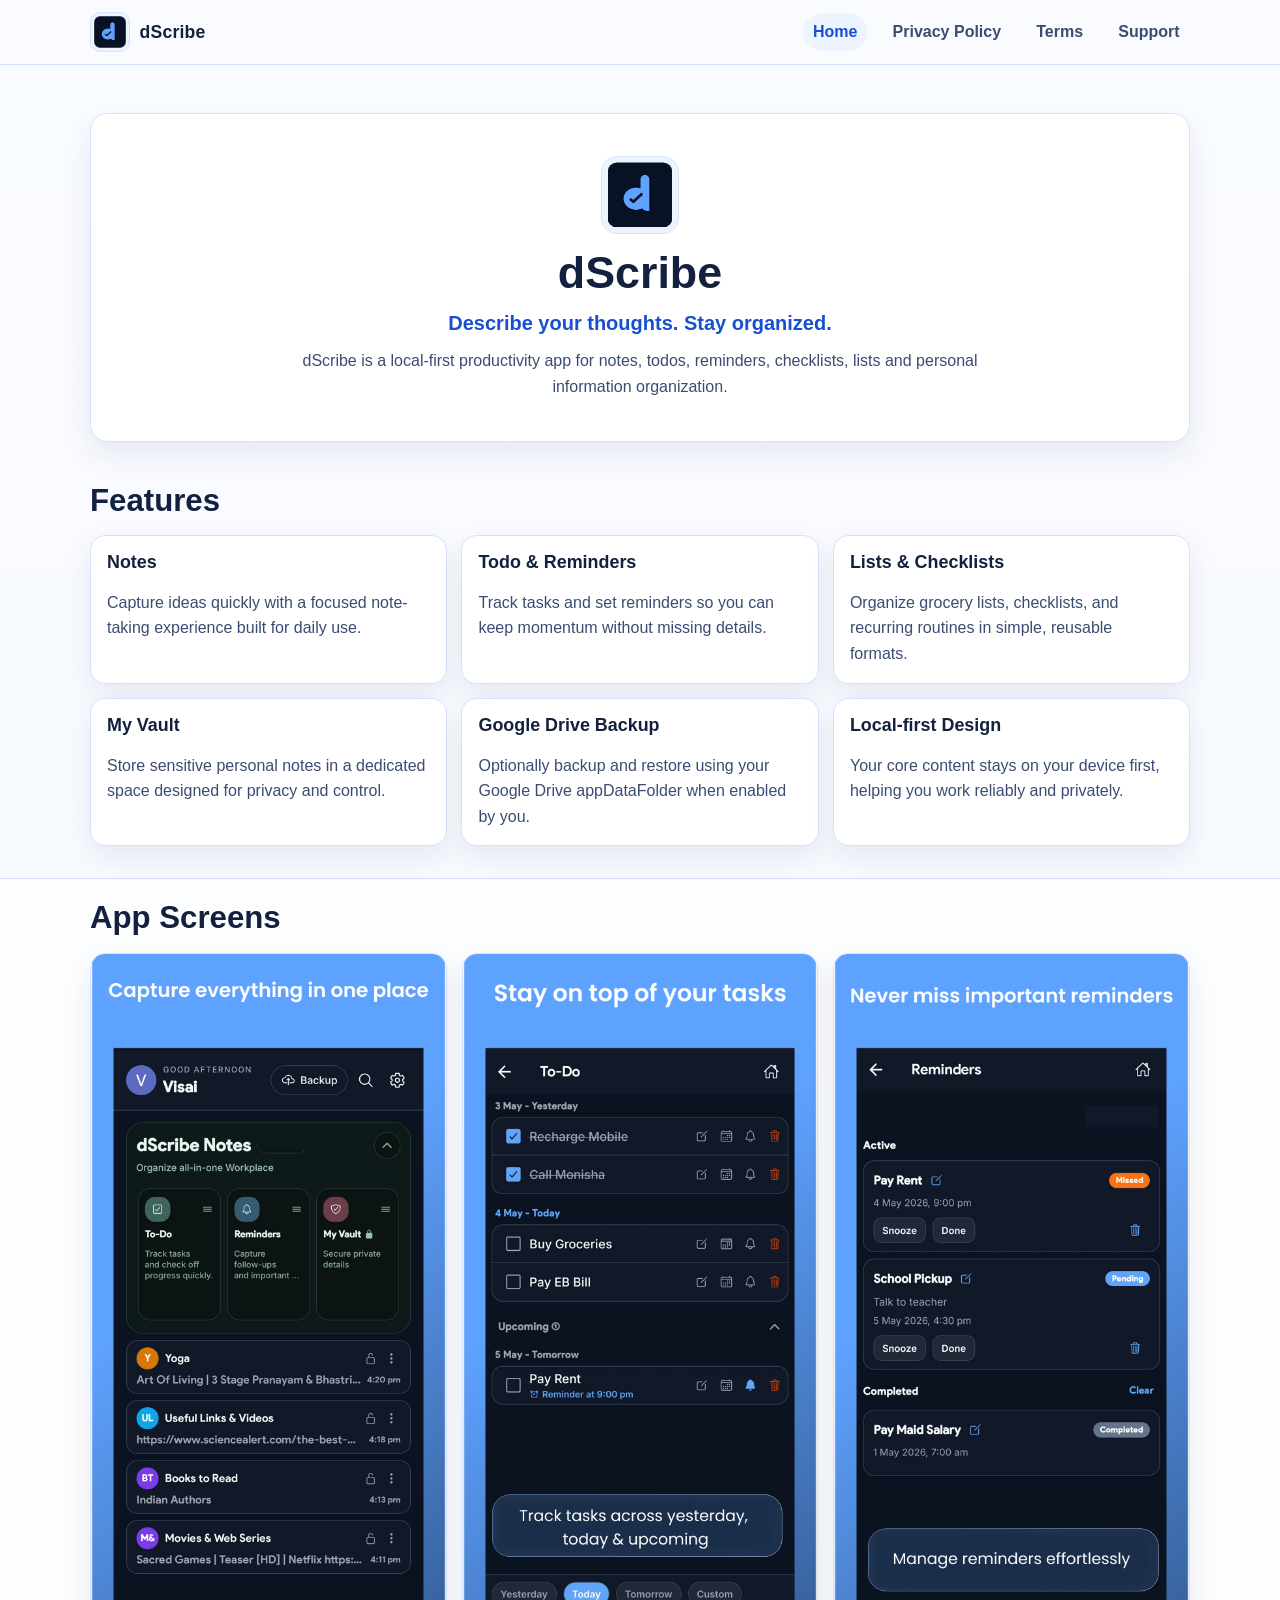
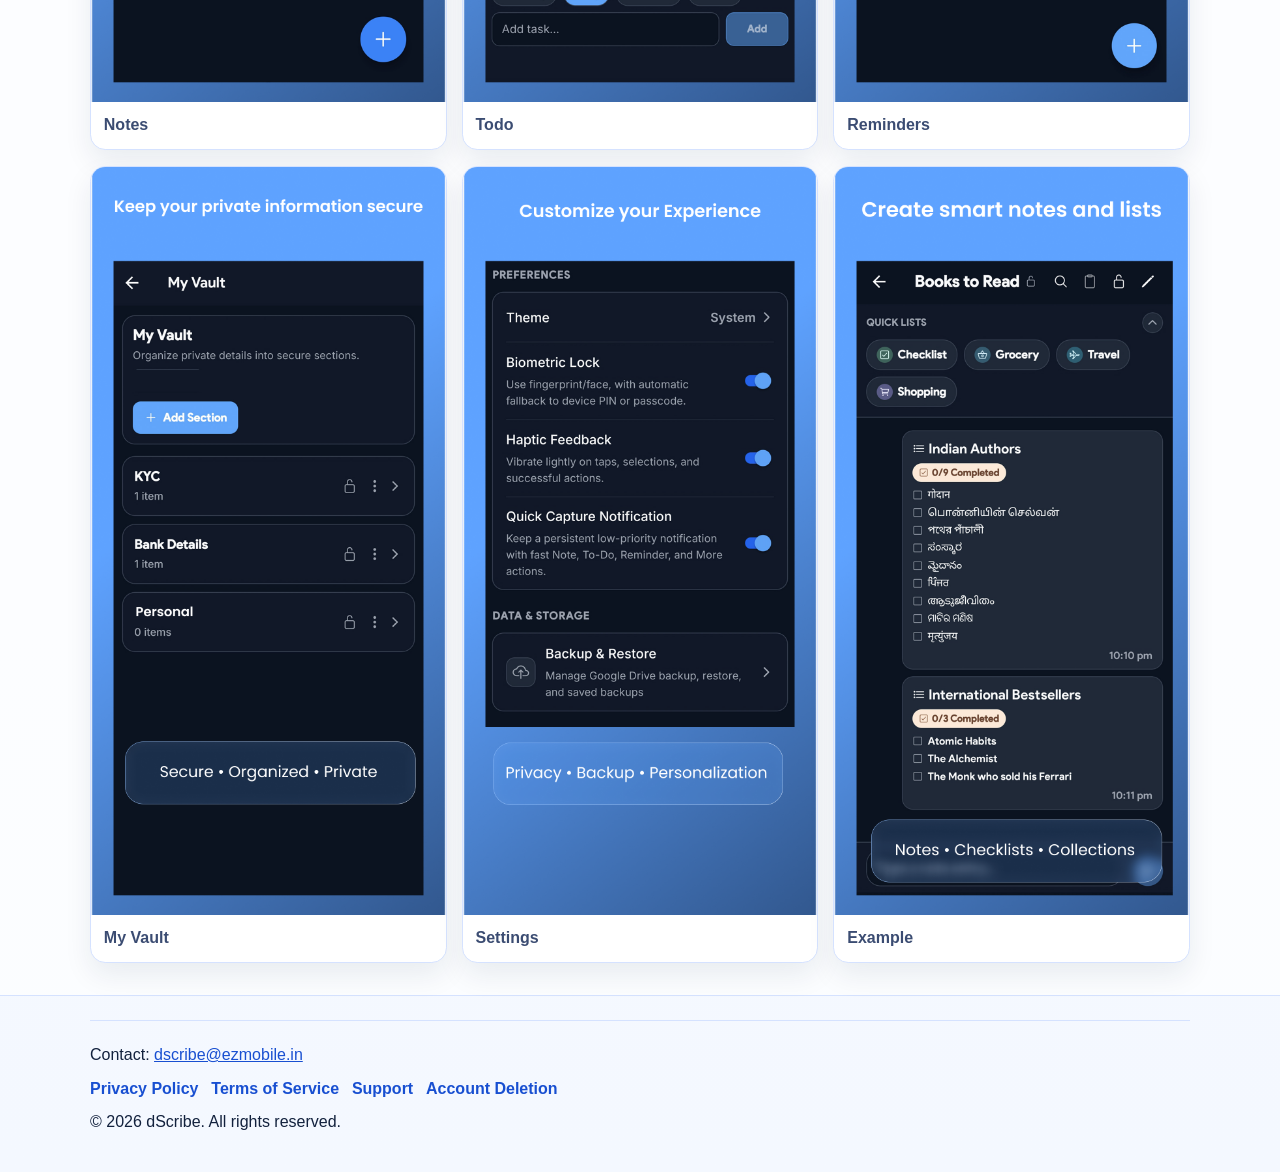
==== commit bcc1d796: "Removed Download Section Removed Download Section - Google flagged it as deceptive" ====
--- a/index.html
+++ b/index.html
@@ -44,32 +44,6 @@
         <p class="hero-text">
           dScribe is a local-first productivity app for notes, todos, reminders, checklists, lists and personal information organization.
         </p>
-        <div class="hero-store-wrap" aria-label="App download options">
-          <h2 class="hero-store-title">Download dScribe App</h2>
-          <div class="store-grid hero-store-grid">
-            <article class="store-card">
-              <h3>Android</h3>
-              <figure class="qr-figure">
-                <img src="assets/qr/android-playstore-qr.svg" alt="QR code for downloading dScribe on Google Play" class="qr-code">
-                <figcaption>Scan to install</figcaption>
-              </figure>
-              <p>
-                <a class="btn btn-primary btn-small" href="https://play.google.com/store/apps/details?id=com.dscribe.app" target="_blank" rel="noopener noreferrer">
-                  Google Play
-                </a>
-              </p>
-            </article>
-            <article class="store-card">
-              <h3>iOS</h3>
-              <figure class="qr-figure">
-                <img src="assets/qr/ios-appstore-qr.svg" alt="QR code for dScribe iOS updates and support page" class="qr-code">
-                <figcaption>Scan for iOS updates</figcaption>
-              </figure>
-              <p><span class="btn btn-disabled btn-small" aria-disabled="true">Coming Soon</span></p>
-              <p class="store-note"><a href="mailto:dscribe@ezmobile.in?subject=iOS%20Access%20Request">Join iOS updates</a></p>
-            </article>
-          </div>
-        </div>
       </div>
     </section>
 
